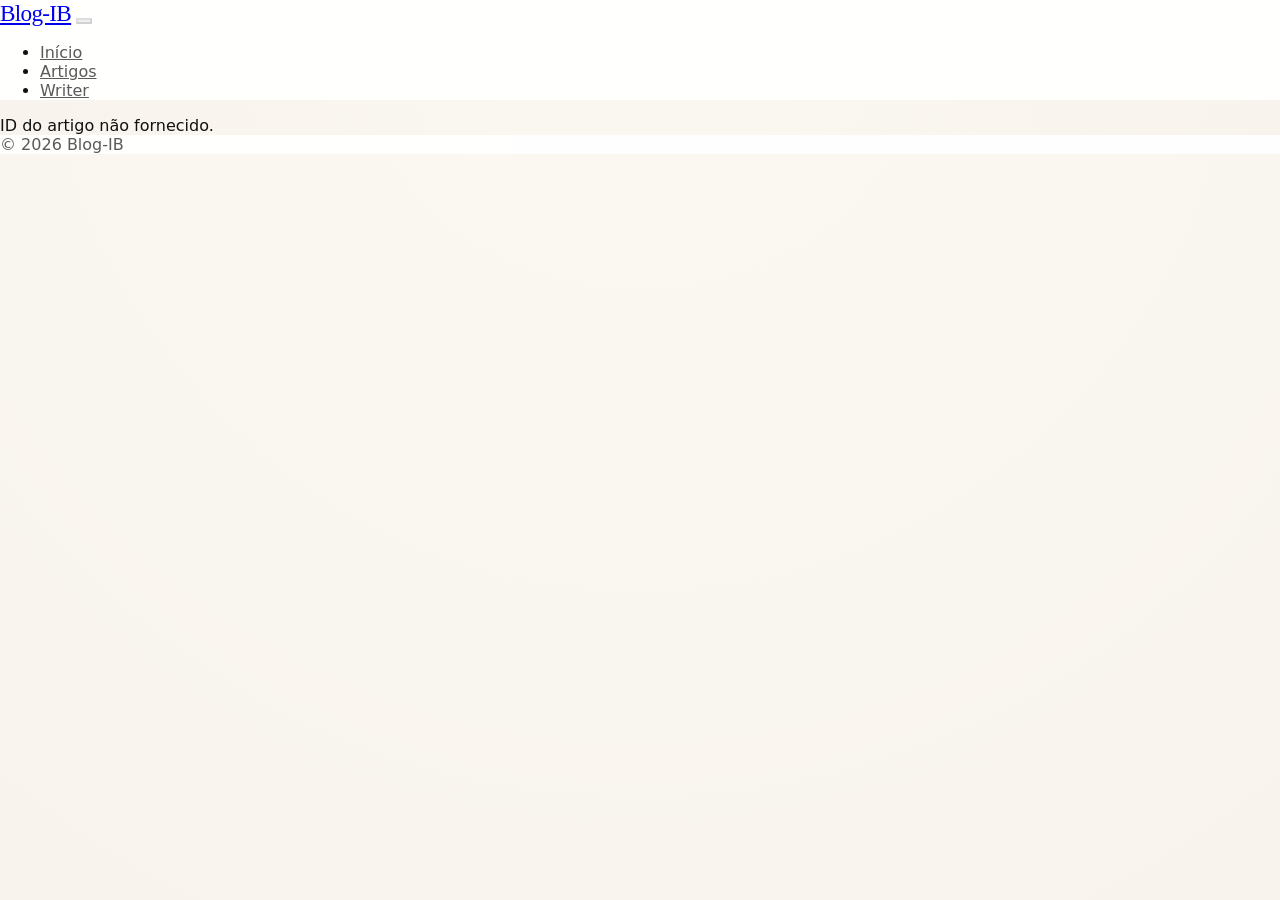
==== front-end/index.html @ 11ddec03 "fazer o blog" ====
﻿<!doctype html>
<html lang="pt">
<head>
    <meta charset="utf-8">
    <meta http-equiv="refresh" content="0; URL=pages/article.html">
    <title>Redirecionando...</title>
</head>
<body>
    <p>Se não for redirecionado, <a href="pages/article.html">clique aqui</a>.</p>
</body>
</html>
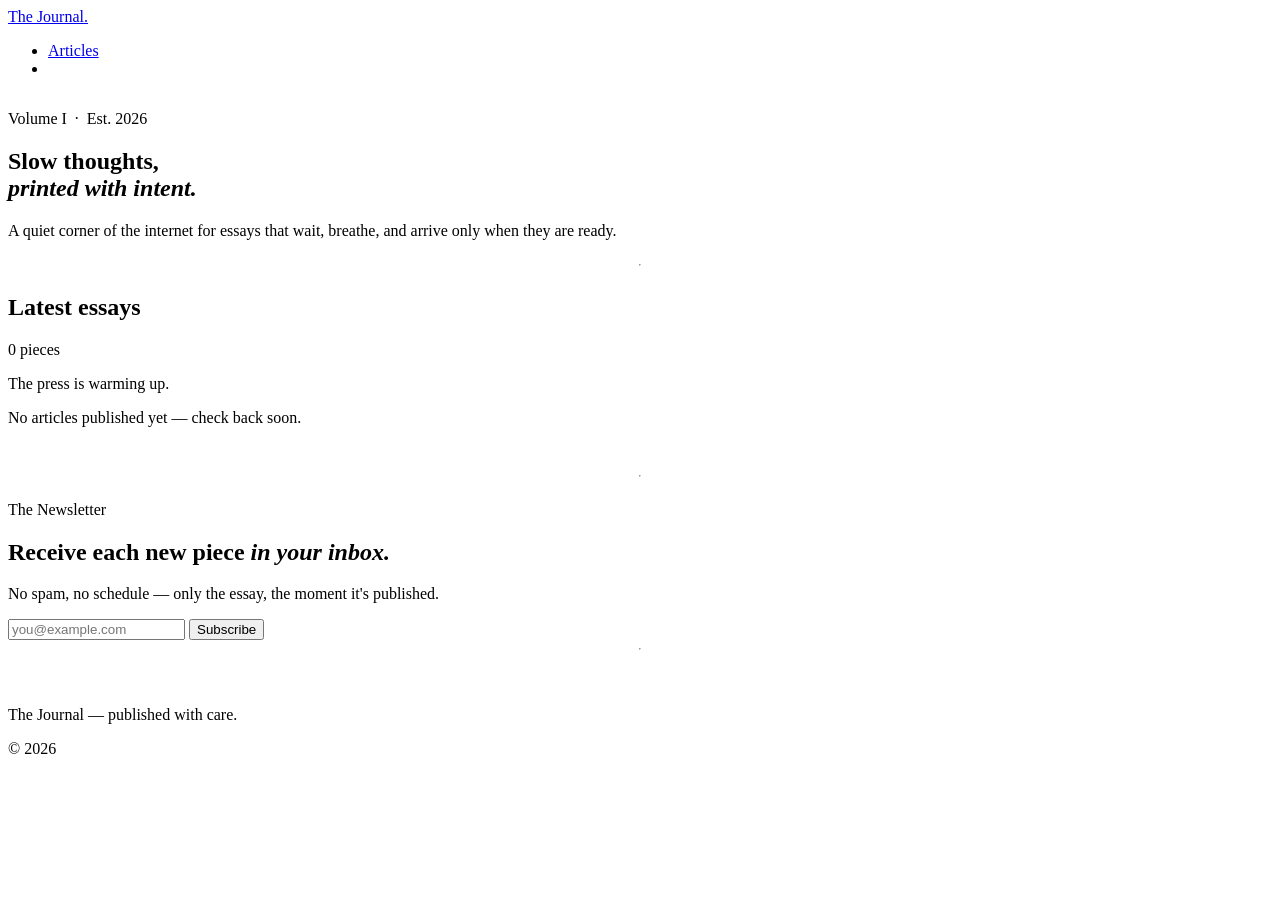
==== commit fb1f6ad9: "criar as pages html" ====
--- a/front-end/index.html
+++ b/front-end/index.html
@@ -1,11 +1,99 @@
-﻿<!doctype html>
+﻿<!DOCTYPE html>
 <html lang="pt">
+
 <head>
-    <meta charset="utf-8">
-    <meta http-equiv="refresh" content="0; URL=pages/article.html">
-    <title>Redirecionando...</title>
+    <meta charset="UTF-8">
+    <meta name="viewport" content="width=device-width, initial-scale=1.0">
+    <title>The Journal.</title>
+    <link rel="stylesheet" href="../css/styles.css">
 </head>
+
 <body>
-    <p>Se não for redirecionado, <a href="pages/article.html">clique aqui</a>.</p>
+
+    <div style="display: flex; flex-direction: column; min-height: 100vh;">
+
+        <nav>
+            <a class="logo" href="index.html">The Journal<span>.</span></a>
+            <ul class="nav-links">
+                <li><a href="articles.html">Articles</a></li>
+                <li id="nav-admin"></li>
+            </ul>
+        </nav>
+
+        <section class="hero">
+            <p class="hero-kicker">Volume I &nbsp;·&nbsp; Est. 2026</p>
+            <h1 class="hero-title">Slow thoughts,<br><em>printed with intent.</em></h1>
+            <p class="hero-sub">A quiet corner of the internet for essays that wait, breathe, and arrive only when they
+                are ready.</p>
+        </section>
+
+        <hr class="divider">
+
+        <section class="essays-section">
+            <div class="essays-header">
+                <h2>Latest essays</h2>
+                <span class="essays-count" id="home-count">0 pieces</span>
+            </div>
+            <div id="home-articles-list">
+                <div class="empty-state">
+                    <p>The press is warming up.</p>
+                    <p>No articles published yet — check back soon.</p>
+                </div>
+            </div>
+        </section>
+
+        <hr class="divider" style="margin-top: 2rem;">
+
+        <section class="newsletter-section">
+            <p class="newsletter-kicker">The Newsletter</p>
+            <h2 class="newsletter-title">Receive each new piece <em>in your inbox.</em></h2>
+            <p class="newsletter-sub">No spam, no schedule — only the essay, the moment it's published.</p>
+            <div class="newsletter-form">
+                <input type="email" placeholder="you@example.com" id="nl-email">
+                <button class="btn-subscribe" onclick="subscribe()">Subscribe</button>
+            </div>
+        </section>
+
+        <hr class="divider">
+        <div style="height: 2rem;"></div>
+
+        <footer>
+            <p>The Journal — published with care.</p>
+            <span>© 2026</span>
+        </footer>
+
+    </div>
+
+    <div class="toast" id="toast"></div>
+    <script src="../js/app.js"></script>
+    <script>
+        // Admin nav link
+        const navAdmin = document.getElementById('nav-admin');
+        if (isAdmin()) {
+            navAdmin.innerHTML = '<a href="admin-write.html">Write</a>';
+        } else {
+            navAdmin.innerHTML = '<a href="admin-login.html">Write</a>';
+        }
+
+        // Newsletter
+        function subscribe() {
+            const email = document.getElementById('nl-email').value.trim();
+            if (!email || !email.includes('@')) { showToast('Insere um email válido.'); return; }
+            document.getElementById('nl-email').value = '';
+            showToast('Subscrito. Bem-vindo ao Journal.');
+        }
+
+        // Render latest 3 articles
+        const articles = getArticles();
+        const countEl = document.getElementById('home-count');
+        const listEl = document.getElementById('home-articles-list');
+
+        countEl.textContent = articles.length === 1 ? '1 piece' : `${articles.length} pieces`;
+        if (articles.length > 0) {
+            listEl.innerHTML = articles.slice(0, 3).map((a, i) => articleCardHTML(a, i)).join('');
+        }
+    </script>
+
 </body>
-</html>
+
+</html>
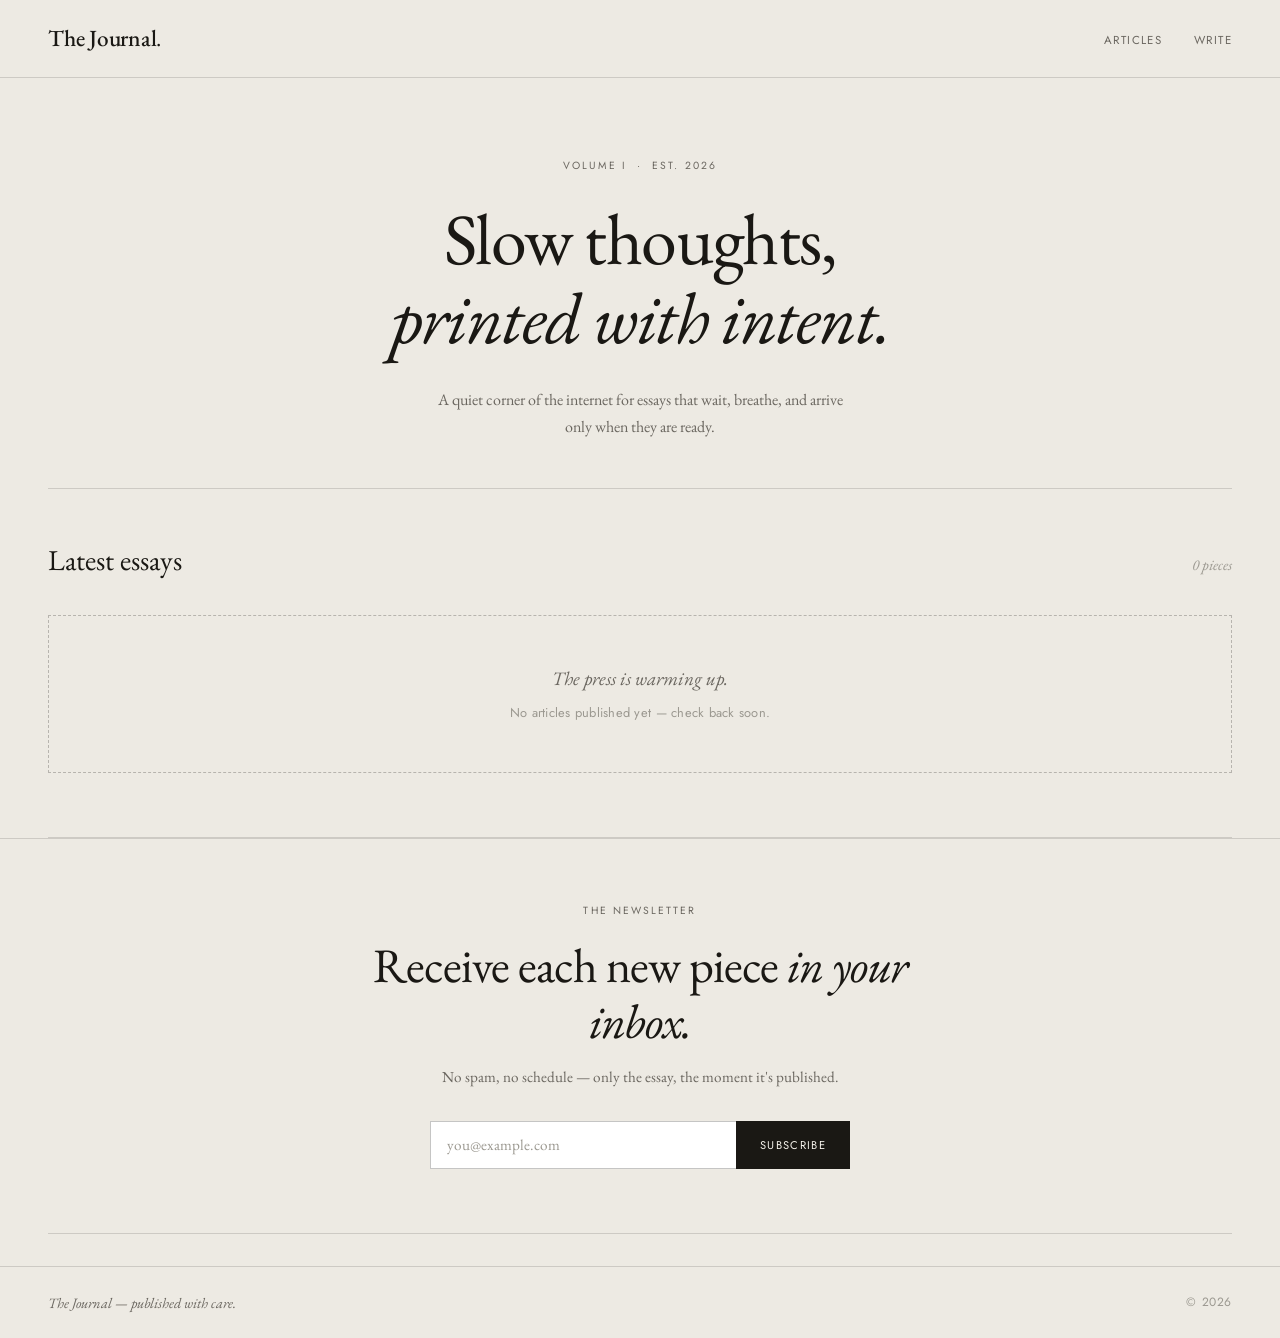
==== commit ee18bf62: "fix: corrigir paths de CSS e JS e links de navegacao no index.html" ====
--- a/front-end/index.html
+++ b/front-end/index.html
@@ -5,7 +5,7 @@
     <meta charset="UTF-8">
     <meta name="viewport" content="width=device-width, initial-scale=1.0">
     <title>The Journal.</title>
-    <link rel="stylesheet" href="../css/styles.css">
+    <link rel="stylesheet" href="css/styles.css">
 </head>
 
 <body>
@@ -15,8 +15,8 @@
         <nav>
             <a class="logo" href="index.html">The Journal<span>.</span></a>
             <ul class="nav-links">
-                <li><a href="articles.html">Articles</a></li>
-                <li id="nav-admin"></li>
+                <li><a href="pages/articles.html">Articles</a></li>
+                <li id="nav-write"></li>
             </ul>
         </nav>
 
@@ -65,14 +65,14 @@
     </div>
 
     <div class="toast" id="toast"></div>
-    <script src="../js/app.js"></script>
+    <script src="js/app.js"></script>
     <script>
-        // Admin nav link
-        const navAdmin = document.getElementById('nav-admin');
+        // Write nav link
+        const navWrite = document.getElementById('nav-write');
         if (isAdmin()) {
-            navAdmin.innerHTML = '<a href="admin-write.html">Write</a>';
+            navWrite.innerHTML = '<a href="pages/admin-write.html">Write</a>';
         } else {
-            navAdmin.innerHTML = '<a href="admin-login.html">Write</a>';
+            navWrite.innerHTML = '<a href="pages/admin-login.html">Write</a>';
         }
 
         // Newsletter
@@ -90,7 +90,7 @@
 
         countEl.textContent = articles.length === 1 ? '1 piece' : `${articles.length} pieces`;
         if (articles.length > 0) {
-            listEl.innerHTML = articles.slice(0, 3).map((a, i) => articleCardHTML(a, i)).join('');
+            listEl.innerHTML = articles.slice(0, 3).map((a, i) => articleCardHTML(a, i, 'pages/')).join('');
         }
     </script>
 
--- a/front-end/css/styles.css
+++ b/front-end/css/styles.css
@@ -0,0 +1,875 @@
+﻿@import url('https://fonts.googleapis.com/css2?family=EB+Garamond:ital,wght@0,400;0,500;0,600;1,400;1,500;1,600&family=Jost:wght@300;400;500&display=swap');
+
+*, *::before, *::after {
+  box-sizing: border-box;
+  margin: 0;
+  padding: 0;
+}
+
+:root {
+  --bg: #edeae3;
+  --bg-card: #e8e4dc;
+  --text: #1a1814;
+  --text-muted: #6b6760;
+  --text-hint: #9b9890;
+  --border: rgba(26,24,20,0.15);
+  --border-strong: rgba(26,24,20,0.25);
+  --black: #1a1814;
+  --serif: 'EB Garamond', Georgia, serif;
+  --sans: 'Jost', sans-serif;
+}
+
+html {
+  scroll-behavior: smooth;
+}
+
+body {
+  background: var(--bg);
+  color: var(--text);
+  font-family: var(--serif);
+  font-size: 17px;
+  line-height: 1.6;
+  min-height: 100vh;
+}
+
+/* ── Pages ── */
+.page {
+  display: none;
+  min-height: 100vh;
+  flex-direction: column;
+}
+.page.active {
+  display: flex;
+}
+
+/* ── Nav ── */
+nav {
+  display: flex;
+  align-items: center;
+  justify-content: space-between;
+  padding: 1.25rem 3rem;
+  border-bottom: 0.5px solid var(--border);
+}
+
+.logo {
+  font-family: var(--serif);
+  font-size: 1.45rem;
+  font-weight: 500;
+  letter-spacing: -0.01em;
+  cursor: pointer;
+  color: var(--text);
+  text-decoration: none;
+}
+.logo span {
+  font-weight: 400;
+}
+
+.nav-links {
+  display: flex;
+  gap: 2rem;
+  list-style: none;
+}
+
+.nav-links a {
+  font-family: var(--sans);
+  font-size: 0.72rem;
+  letter-spacing: 0.12em;
+  font-weight: 400;
+  text-transform: uppercase;
+  color: var(--text-muted);
+  text-decoration: none;
+  cursor: pointer;
+  transition: color 0.2s;
+}
+.nav-links a:hover {
+  color: var(--text);
+}
+
+/* ── Hero ── */
+.hero {
+  flex: 1;
+  display: flex;
+  flex-direction: column;
+  align-items: center;
+  justify-content: center;
+  text-align: center;
+  padding: 5rem 2rem 3rem;
+}
+
+.hero-kicker {
+  font-family: var(--sans);
+  font-size: 0.65rem;
+  letter-spacing: 0.2em;
+  font-weight: 400;
+  color: var(--text-muted);
+  text-transform: uppercase;
+  margin-bottom: 1.5rem;
+}
+
+.hero-title {
+  font-family: var(--serif);
+  font-size: clamp(2.8rem, 6vw, 4.5rem);
+  font-weight: 400;
+  line-height: 1.1;
+  letter-spacing: -0.02em;
+  max-width: 700px;
+}
+
+.hero-title em {
+  font-style: italic;
+  font-weight: 400;
+}
+
+.hero-sub {
+  margin-top: 1.8rem;
+  font-size: 1rem;
+  color: var(--text-muted);
+  max-width: 420px;
+  line-height: 1.7;
+  font-family: var(--serif);
+}
+
+/* ── Divider ── */
+.divider {
+  border: none;
+  border-top: 0.5px solid var(--border);
+  margin: 0 3rem;
+}
+
+/* ── Essays section ── */
+.essays-section {
+  padding: 3rem 3rem 2rem;
+}
+
+.essays-header {
+  display: flex;
+  align-items: baseline;
+  justify-content: space-between;
+  margin-bottom: 2rem;
+}
+
+.essays-header h2 {
+  font-family: var(--serif);
+  font-size: 1.8rem;
+  font-weight: 400;
+}
+
+.essays-count {
+  font-family: var(--serif);
+  font-style: italic;
+  font-size: 0.95rem;
+  color: var(--text-hint);
+}
+
+/* Empty state */
+.empty-state {
+  border: 1px dashed var(--border-strong);
+  padding: 3rem 2rem;
+  text-align: center;
+}
+
+.empty-state p:first-child {
+  font-style: italic;
+  font-size: 1.2rem;
+  color: var(--text-muted);
+  margin-bottom: 0.5rem;
+}
+
+.empty-state p:last-child {
+  font-family: var(--sans);
+  font-size: 0.8rem;
+  color: var(--text-hint);
+  letter-spacing: 0.02em;
+}
+
+/* Article cards */
+.article-card {
+  border-top: 0.5px solid var(--border);
+  padding: 1.75rem 0;
+  cursor: pointer;
+  transition: opacity 0.2s;
+}
+.article-card:hover {
+  opacity: 0.7;
+}
+.article-card:last-child {
+  border-bottom: 0.5px solid var(--border);
+}
+
+.article-meta {
+  display: flex;
+  align-items: center;
+  gap: 1rem;
+  margin-bottom: 0.6rem;
+}
+
+.article-date {
+  font-family: var(--sans);
+  font-size: 0.7rem;
+  letter-spacing: 0.1em;
+  color: var(--text-hint);
+  text-transform: uppercase;
+}
+
+.article-tag {
+  font-family: var(--sans);
+  font-size: 0.65rem;
+  letter-spacing: 0.08em;
+  color: var(--text-hint);
+  text-transform: uppercase;
+  border: 0.5px solid var(--border-strong);
+  padding: 2px 8px;
+}
+
+.article-title {
+  font-family: var(--serif);
+  font-size: 1.5rem;
+  font-weight: 400;
+  letter-spacing: -0.01em;
+  line-height: 1.2;
+  margin-bottom: 0.5rem;
+}
+
+.article-excerpt {
+  font-size: 0.95rem;
+  color: var(--text-muted);
+  line-height: 1.6;
+  max-width: 600px;
+}
+
+/* ── Newsletter ── */
+.newsletter-section {
+  padding: 4rem 3rem;
+  text-align: center;
+  border-top: 0.5px solid var(--border);
+}
+
+.newsletter-kicker {
+  font-family: var(--sans);
+  font-size: 0.65rem;
+  letter-spacing: 0.2em;
+  font-weight: 400;
+  color: var(--text-muted);
+  text-transform: uppercase;
+  margin-bottom: 1.2rem;
+}
+
+.newsletter-title {
+  font-family: var(--serif);
+  font-size: clamp(2rem, 4vw, 3rem);
+  font-weight: 400;
+  line-height: 1.15;
+  letter-spacing: -0.02em;
+  max-width: 600px;
+  margin: 0 auto 1rem;
+}
+
+.newsletter-title em {
+  font-style: italic;
+}
+
+.newsletter-sub {
+  font-size: 0.95rem;
+  color: var(--text-muted);
+  margin-bottom: 2rem;
+}
+
+.newsletter-form {
+  display: flex;
+  gap: 0;
+  max-width: 420px;
+  margin: 0 auto;
+}
+
+.newsletter-form input {
+  flex: 1;
+  padding: 0.8rem 1rem;
+  font-family: var(--serif);
+  font-size: 0.95rem;
+  background: #fff;
+  border: 0.5px solid var(--border-strong);
+  border-right: none;
+  color: var(--text);
+  outline: none;
+}
+.newsletter-form input::placeholder {
+  color: var(--text-hint);
+}
+.newsletter-form input:focus {
+  border-color: var(--text);
+}
+
+.btn-subscribe {
+  padding: 0.8rem 1.5rem;
+  background: var(--black);
+  color: #f5f2eb;
+  font-family: var(--sans);
+  font-size: 0.7rem;
+  letter-spacing: 0.12em;
+  text-transform: uppercase;
+  font-weight: 400;
+  border: none;
+  cursor: pointer;
+  transition: opacity 0.2s;
+}
+.btn-subscribe:hover {
+  opacity: 0.85;
+}
+
+/* ── Footer ── */
+footer {
+  border-top: 0.5px solid var(--border);
+  padding: 1.5rem 3rem;
+  display: flex;
+  align-items: center;
+  justify-content: space-between;
+}
+
+footer p {
+  font-family: var(--serif);
+  font-style: italic;
+  font-size: 0.9rem;
+  color: var(--text-muted);
+}
+
+footer span {
+  font-family: var(--sans);
+  font-size: 0.75rem;
+  color: var(--text-hint);
+  letter-spacing: 0.05em;
+}
+
+/* ── Page header ── */
+.page-header {
+  padding: 3rem 3rem 0;
+}
+
+.page-header h1 {
+  font-family: var(--serif);
+  font-size: 2.5rem;
+  font-weight: 400;
+  letter-spacing: -0.02em;
+}
+
+/* ── Article read page ── */
+.article-page {
+  max-width: 680px;
+  margin: 0 auto;
+  padding: 3rem 2rem 5rem;
+  flex: 1;
+}
+
+.back-link {
+  font-family: var(--sans);
+  font-size: 0.75rem;
+  letter-spacing: 0.08em;
+  color: var(--text-muted);
+  text-decoration: none;
+  cursor: pointer;
+  display: inline-block;
+  margin-bottom: 2.5rem;
+  transition: color 0.2s;
+}
+.back-link:hover {
+  color: var(--text);
+}
+
+.article-page-kicker {
+  font-family: var(--sans);
+  font-size: 0.65rem;
+  letter-spacing: 0.18em;
+  color: var(--text-hint);
+  text-transform: uppercase;
+  margin-bottom: 1rem;
+}
+
+.article-page h1 {
+  font-family: var(--serif);
+  font-size: clamp(2rem, 4vw, 3rem);
+  font-weight: 400;
+  line-height: 1.1;
+  letter-spacing: -0.02em;
+  margin-bottom: 1.5rem;
+}
+
+.article-page-meta {
+  display: flex;
+  align-items: center;
+  gap: 1.5rem;
+  padding-bottom: 2rem;
+  border-bottom: 0.5px solid var(--border);
+  margin-bottom: 2.5rem;
+}
+
+.article-page-meta span {
+  font-family: var(--sans);
+  font-size: 0.72rem;
+  letter-spacing: 0.1em;
+  color: var(--text-hint);
+  text-transform: uppercase;
+}
+
+.article-body p {
+  margin-bottom: 1.5rem;
+  font-size: 1.05rem;
+  line-height: 1.75;
+  color: var(--text);
+}
+
+.article-body p.lead {
+  font-size: 1.2rem;
+  line-height: 1.65;
+}
+
+.article-body blockquote {
+  border-left: 2px solid var(--text-muted);
+  margin: 2rem 0;
+  padding-left: 1.5rem;
+  font-style: italic;
+  font-size: 1.15rem;
+  color: var(--text-muted);
+  line-height: 1.6;
+}
+
+/* ── Auth page ── */
+.auth-page {
+  flex: 1;
+  display: flex;
+  flex-direction: column;
+  align-items: center;
+  justify-content: center;
+  padding: 3rem 2rem;
+}
+
+.auth-box {
+  width: 100%;
+  max-width: 480px;
+  text-align: center;
+}
+
+.auth-box h1 {
+  font-family: var(--serif);
+  font-size: 2.5rem;
+  font-weight: 400;
+  letter-spacing: -0.02em;
+  margin-bottom: 0.5rem;
+}
+
+.auth-box .auth-sub {
+  font-style: italic;
+  font-size: 1rem;
+  color: var(--text-muted);
+  margin-bottom: 2.5rem;
+}
+
+.auth-field {
+  width: 100%;
+  padding: 0.9rem 1rem;
+  font-family: var(--serif);
+  font-size: 1rem;
+  background: #fff;
+  border: 0.5px solid var(--border-strong);
+  color: var(--text);
+  outline: none;
+  display: block;
+  margin-bottom: 0.75rem;
+  transition: border-color 0.2s;
+}
+.auth-field::placeholder {
+  color: var(--text-hint);
+}
+.auth-field:focus {
+  border-color: var(--text);
+}
+
+.btn-auth {
+  width: 100%;
+  padding: 0.9rem;
+  background: var(--black);
+  color: #f5f2eb;
+  font-family: var(--sans);
+  font-size: 0.72rem;
+  letter-spacing: 0.15em;
+  text-transform: uppercase;
+  font-weight: 400;
+  border: none;
+  cursor: pointer;
+  margin-top: 0.25rem;
+  transition: opacity 0.2s;
+}
+.btn-auth:hover {
+  opacity: 0.85;
+}
+
+.auth-footer {
+  margin-top: 1.5rem;
+  font-family: var(--sans);
+  font-size: 0.78rem;
+  color: var(--text-hint);
+}
+
+.auth-footer a {
+  color: var(--text-muted);
+  text-decoration: underline;
+  cursor: pointer;
+}
+.auth-footer a:hover {
+  color: var(--text);
+}
+
+.auth-signup {
+  margin-top: 1.25rem;
+  font-family: var(--sans);
+  font-size: 0.78rem;
+  color: var(--text-hint);
+  letter-spacing: 0.01em;
+}
+
+.auth-signup a {
+  color: var(--text-muted);
+  text-decoration: underline;
+  cursor: pointer;
+}
+.auth-signup a:hover {
+  color: var(--text);
+}
+
+.back-to-journal {
+  display: block;
+  margin-top: 1.2rem;
+  font-family: var(--sans);
+  font-size: 0.75rem;
+  letter-spacing: 0.06em;
+  color: var(--text-hint);
+  cursor: pointer;
+  text-decoration: none;
+  transition: color 0.2s;
+}
+.back-to-journal:hover {
+  color: var(--text-muted);
+}
+
+/* ── Write page ── */
+.write-page {
+  flex: 1;
+  display: flex;
+  flex-direction: column;
+  padding: 3rem;
+  max-width: 760px;
+  width: 100%;
+  margin: 0 auto;
+}
+
+.write-toolbar {
+  display: flex;
+  align-items: center;
+  justify-content: space-between;
+  margin-bottom: 2rem;
+  padding-bottom: 1.5rem;
+  border-bottom: 0.5px solid var(--border);
+}
+
+.write-toolbar span {
+  font-family: var(--sans);
+  font-size: 0.7rem;
+  letter-spacing: 0.12em;
+  text-transform: uppercase;
+  color: var(--text-hint);
+}
+
+.write-actions {
+  display: flex;
+  gap: 0.75rem;
+}
+
+.btn-outline {
+  padding: 0.5rem 1.1rem;
+  background: transparent;
+  color: var(--text-muted);
+  font-family: var(--sans);
+  font-size: 0.7rem;
+  letter-spacing: 0.1em;
+  text-transform: uppercase;
+  border: 0.5px solid var(--border-strong);
+  cursor: pointer;
+  transition: all 0.2s;
+}
+.btn-outline:hover {
+  background: rgba(26,24,20,0.05);
+  color: var(--text);
+}
+
+.btn-publish {
+  padding: 0.5rem 1.1rem;
+  background: var(--black);
+  color: #f5f2eb;
+  font-family: var(--sans);
+  font-size: 0.7rem;
+  letter-spacing: 0.1em;
+  text-transform: uppercase;
+  border: none;
+  cursor: pointer;
+  transition: opacity 0.2s;
+}
+.btn-publish:hover {
+  opacity: 0.85;
+}
+
+.write-title-input {
+  font-family: var(--serif);
+  font-size: 2.8rem;
+  font-weight: 400;
+  letter-spacing: -0.02em;
+  line-height: 1.1;
+  color: var(--text);
+  background: transparent;
+  border: none;
+  outline: none;
+  width: 100%;
+  margin-bottom: 1.5rem;
+  resize: none;
+}
+.write-title-input::placeholder {
+  color: var(--text-hint);
+}
+
+.write-tag-input {
+  font-family: var(--sans);
+  font-size: 0.7rem;
+  letter-spacing: 0.12em;
+  text-transform: uppercase;
+  color: var(--text-muted);
+  background: transparent;
+  border: none;
+  border-bottom: 0.5px solid var(--border);
+  outline: none;
+  width: 100%;
+  padding: 0.4rem 0;
+  margin-bottom: 2rem;
+}
+.write-tag-input::placeholder {
+  color: var(--text-hint);
+}
+
+.write-body-input {
+  font-family: var(--serif);
+  font-size: 1.1rem;
+  line-height: 1.8;
+  color: var(--text);
+  background: transparent;
+  border: none;
+  outline: none;
+  width: 100%;
+  flex: 1;
+  min-height: 400px;
+  resize: none;
+}
+.write-body-input::placeholder {
+  color: var(--text-hint);
+}
+
+/* ── Toast ── */
+.toast {
+  position: fixed;
+  bottom: 2rem;
+  left: 50%;
+  transform: translateX(-50%) translateY(4rem);
+  background: var(--black);
+  color: #f5f2eb;
+  font-family: var(--sans);
+  font-size: 0.75rem;
+  letter-spacing: 0.08em;
+  padding: 0.75rem 1.5rem;
+  opacity: 0;
+  transition: all 0.3s;
+  pointer-events: none;
+  z-index: 100;
+}
+.toast.show {
+  opacity: 1;
+  transform: translateX(-50%) translateY(0);
+}
+
+/* ── Flash messages ── */
+.flash {
+  padding: 0.85rem 3rem;
+  font-family: var(--sans);
+  font-size: 0.78rem;
+  letter-spacing: 0.04em;
+}
+.flash-success {
+  background: #edf7f0;
+  color: #2d6a4f;
+  border-bottom: 0.5px solid rgba(45,106,79,0.25);
+}
+.flash-danger {
+  background: #fdf0f0;
+  color: #9b1c1c;
+  border-bottom: 0.5px solid rgba(155,28,28,0.25);
+}
+.flash-warning {
+  background: #fdf8ee;
+  color: #7a5c1e;
+  border-bottom: 0.5px solid rgba(122,92,30,0.25);
+}
+
+/* ── Admin panel ── */
+.admin-section {
+  padding: 3rem;
+  flex: 1;
+}
+
+.admin-toolbar {
+  display: flex;
+  align-items: center;
+  justify-content: space-between;
+  margin-bottom: 2.5rem;
+  padding-bottom: 1.5rem;
+  border-bottom: 0.5px solid var(--border);
+}
+
+.admin-article-row {
+  display: flex;
+  align-items: center;
+  justify-content: space-between;
+  padding: 1.25rem 0;
+  border-top: 0.5px solid var(--border);
+  gap: 1rem;
+}
+.admin-article-row:last-child {
+  border-bottom: 0.5px solid var(--border);
+}
+
+.admin-article-title {
+  font-family: var(--serif);
+  font-size: 1.1rem;
+  font-weight: 400;
+  margin-bottom: 0.3rem;
+}
+
+.admin-article-meta {
+  font-family: var(--sans);
+  font-size: 0.68rem;
+  letter-spacing: 0.08em;
+  color: var(--text-hint);
+  text-transform: uppercase;
+  display: flex;
+  align-items: center;
+  gap: 0.5rem;
+}
+
+.status-badge {
+  font-family: var(--sans);
+  font-size: 0.6rem;
+  letter-spacing: 0.1em;
+  text-transform: uppercase;
+  padding: 2px 7px;
+  border: 0.5px solid;
+  border-radius: 0;
+}
+.status-badge-draft {
+  color: var(--text-hint);
+  border-color: var(--border-strong);
+}
+.status-badge-published {
+  color: #2d6a4f;
+  border-color: rgba(45,106,79,0.4);
+  background: rgba(45,106,79,0.06);
+}
+
+.admin-actions {
+  display: flex;
+  gap: 0.5rem;
+  flex-shrink: 0;
+}
+
+.btn-sm {
+  padding: 0.35rem 0.85rem;
+  font-family: var(--sans);
+  font-size: 0.65rem;
+  letter-spacing: 0.08em;
+  text-transform: uppercase;
+  cursor: pointer;
+  border: 0.5px solid var(--border-strong);
+  background: transparent;
+  color: var(--text-muted);
+  transition: all 0.2s;
+  text-decoration: none;
+  display: inline-block;
+}
+.btn-sm:hover {
+  background: rgba(26,24,20,0.05);
+  color: var(--text);
+}
+.btn-sm-danger {
+  border-color: rgba(155,28,28,0.3);
+  color: #9b1c1c;
+}
+.btn-sm-danger:hover {
+  background: rgba(155,28,28,0.05);
+}
+.btn-sm-primary {
+  background: var(--black);
+  color: #f5f2eb;
+  border-color: var(--black);
+}
+.btn-sm-primary:hover {
+  opacity: 0.85;
+}
+
+/* ── Write excerpt ── */
+.write-excerpt-input {
+  font-family: var(--serif);
+  font-size: 1rem;
+  line-height: 1.65;
+  color: var(--text-muted);
+  background: transparent;
+  border: none;
+  border-bottom: 0.5px solid var(--border);
+  outline: none;
+  width: 100%;
+  padding: 0.4rem 0;
+  margin-bottom: 1.75rem;
+  resize: none;
+  min-height: 56px;
+}
+.write-excerpt-input::placeholder {
+  color: var(--text-hint);
+}
+
+/* ── Responsive ── */
+@media (max-width: 640px) {
+  nav {
+    padding: 1rem 1.5rem;
+  }
+  .hero {
+    padding: 3rem 1.5rem 2rem;
+  }
+  .divider,
+  .essays-section,
+  .newsletter-section {
+    padding-left: 1.5rem;
+    padding-right: 1.5rem;
+  }
+  .divider {
+    margin: 0 1.5rem;
+  }
+  footer {
+    padding: 1.2rem 1.5rem;
+    flex-direction: column;
+    gap: 0.5rem;
+  }
+  .newsletter-form {
+    flex-direction: column;
+  }
+  .newsletter-form input {
+    border-right: 0.5px solid var(--border-strong);
+    border-bottom: none;
+  }
+  .write-page {
+    padding: 1.5rem;
+  }
+  .write-title-input {
+    font-size: 2rem;
+  }
+}
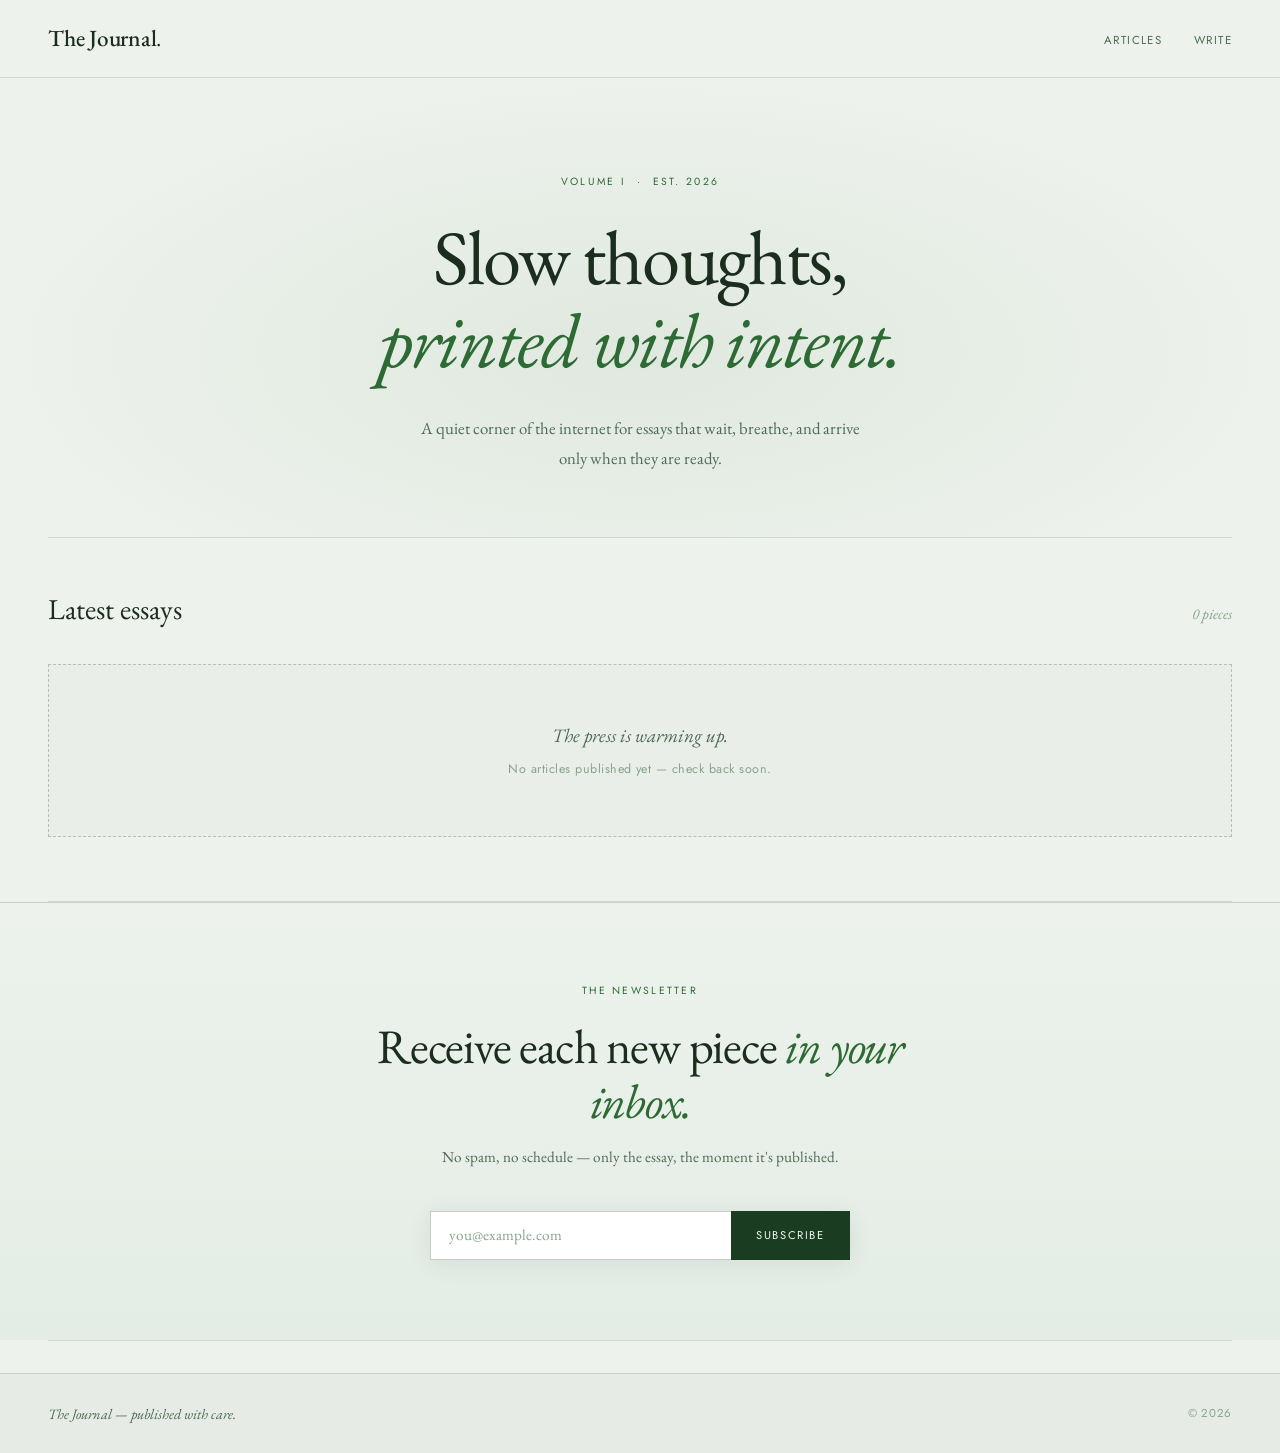
==== commit 7c904388: "feat: conectar pagina inicial ao backend via API com fallback" ====
--- a/front-end/index.html
+++ b/front-end/index.html
@@ -1,4 +1,4 @@
-﻿<!DOCTYPE html>
+<!DOCTYPE html>
 <html lang="pt">
 
 <head>
@@ -23,8 +23,7 @@
         <section class="hero">
             <p class="hero-kicker">Volume I &nbsp;·&nbsp; Est. 2026</p>
             <h1 class="hero-title">Slow thoughts,<br><em>printed with intent.</em></h1>
-            <p class="hero-sub">A quiet corner of the internet for essays that wait, breathe, and arrive only when they
-                are ready.</p>
+            <p class="hero-sub">A quiet corner of the internet for essays that wait, breathe, and arrive only when they are ready.</p>
         </section>
 
         <hr class="divider">
@@ -32,13 +31,10 @@
         <section class="essays-section">
             <div class="essays-header">
                 <h2>Latest essays</h2>
-                <span class="essays-count" id="home-count">0 pieces</span>
+                <span class="essays-count" id="home-count"></span>
             </div>
             <div id="home-articles-list">
-                <div class="empty-state">
-                    <p>The press is warming up.</p>
-                    <p>No articles published yet — check back soon.</p>
-                </div>
+                <div class="loading-state"><p>A carregar…</p></div>
             </div>
         </section>
 
@@ -67,7 +63,7 @@
     <div class="toast" id="toast"></div>
     <script src="js/app.js"></script>
     <script>
-        // Write nav link
+        // Nav write link
         const navWrite = document.getElementById('nav-write');
         if (isAdmin()) {
             navWrite.innerHTML = '<a href="pages/admin-write.html">Write</a>';
@@ -83,17 +79,27 @@
             showToast('Subscrito. Bem-vindo ao Journal.');
         }
 
-        // Render latest 3 articles
-        const articles = getArticles();
+        // Carregar artigos (API primeiro, depois localStorage)
         const countEl = document.getElementById('home-count');
-        const listEl = document.getElementById('home-articles-list');
+        const listEl  = document.getElementById('home-articles-list');
 
-        countEl.textContent = articles.length === 1 ? '1 piece' : `${articles.length} pieces`;
-        if (articles.length > 0) {
-            listEl.innerHTML = articles.slice(0, 3).map((a, i) => articleCardHTML(a, i, 'pages/')).join('');
+        const emptyHTML = `<div class="empty-state">
+            <p>The press is warming up.</p>
+            <p>No articles published yet — check back soon.</p>
+        </div>`;
+
+        function renderArticles(articles, isApi) {
+            countEl.textContent = articles.length === 1 ? '1 piece' : `${articles.length} pieces`;
+            if (articles.length === 0) { listEl.innerHTML = emptyHTML; return; }
+            const base = isApi ? '' : 'pages/';
+            listEl.innerHTML = articles.slice(0, 3).map((a, i) => articleCardHTML(a, i, base)).join('');
         }
+
+        apiGetArticles()
+            .then(articles => renderArticles(articles, true))
+            .catch(() => renderArticles(getArticles(), false));
     </script>
 
 </body>
 
-</html>+</html>
--- a/front-end/css/styles.css
+++ b/front-end/css/styles.css
@@ -1,4 +1,4 @@
-﻿@import url('https://fonts.googleapis.com/css2?family=EB+Garamond:ital,wght@0,400;0,500;0,600;1,400;1,500;1,600&family=Jost:wght@300;400;500&display=swap');
+@import url('https://fonts.googleapis.com/css2?family=EB+Garamond:ital,wght@0,400;0,500;0,600;1,400;1,500;1,600&family=Jost:wght@300;400;500&display=swap');
 
 *, *::before, *::after {
   box-sizing: border-box;
@@ -7,20 +7,28 @@
 }
 
 :root {
-  --bg: #edeae3;
-  --bg-card: #e8e4dc;
-  --text: #1a1814;
-  --text-muted: #6b6760;
-  --text-hint: #9b9890;
-  --border: rgba(26,24,20,0.15);
-  --border-strong: rgba(26,24,20,0.25);
-  --black: #1a1814;
+  --bg:           #edf2ec;
+  --bg-card:      #e3ede5;
+  --bg-hover:     rgba(46,110,55,0.05);
+  --text:         #1b2d1d;
+  --text-muted:   #4e6b53;
+  --text-hint:    #88a38d;
+  --border:       rgba(27,45,29,0.13);
+  --border-strong:rgba(27,45,29,0.24);
+  --green-deep:   #1a3d21;
+  --green-mid:    #2d6a34;
+  --green-light:  #d6e9d8;
   --serif: 'EB Garamond', Georgia, serif;
-  --sans: 'Jost', sans-serif;
+  --sans:  'Jost', sans-serif;
 }
 
 html {
   scroll-behavior: smooth;
+}
+
+::selection {
+  background: var(--green-light);
+  color: var(--green-deep);
 }
 
 body {
@@ -32,22 +40,23 @@
   min-height: 100vh;
 }
 
-/* ── Pages ── */
-.page {
-  display: none;
-  min-height: 100vh;
-  flex-direction: column;
-}
-.page.active {
-  display: flex;
+:focus-visible {
+  outline: 2px solid var(--green-mid);
+  outline-offset: 3px;
 }
 
 /* ── Nav ── */
 nav {
+  position: sticky;
+  top: 0;
+  z-index: 50;
   display: flex;
   align-items: center;
   justify-content: space-between;
   padding: 1.25rem 3rem;
+  background: rgba(237, 242, 236, 0.88);
+  backdrop-filter: blur(14px);
+  -webkit-backdrop-filter: blur(14px);
   border-bottom: 0.5px solid var(--border);
 }
 
@@ -56,13 +65,13 @@
   font-size: 1.45rem;
   font-weight: 500;
   letter-spacing: -0.01em;
-  cursor: pointer;
   color: var(--text);
   text-decoration: none;
-}
-.logo span {
-  font-weight: 400;
-}
+  cursor: pointer;
+  transition: color 0.2s;
+}
+.logo:hover { color: var(--green-mid); }
+.logo span  { font-weight: 400; }
 
 .nav-links {
   display: flex;
@@ -80,10 +89,21 @@
   text-decoration: none;
   cursor: pointer;
   transition: color 0.2s;
-}
-.nav-links a:hover {
-  color: var(--text);
-}
+  position: relative;
+}
+.nav-links a::after {
+  content: '';
+  position: absolute;
+  bottom: -3px;
+  left: 0;
+  right: 0;
+  height: 1px;
+  background: var(--green-mid);
+  transform: scaleX(0);
+  transition: transform 0.25s;
+}
+.nav-links a:hover        { color: var(--text); }
+.nav-links a:hover::after { transform: scaleX(1); }
 
 /* ── Hero ── */
 .hero {
@@ -93,39 +113,40 @@
   align-items: center;
   justify-content: center;
   text-align: center;
-  padding: 5rem 2rem 3rem;
+  padding: 6rem 2rem 4rem;
+  background: radial-gradient(ellipse at 50% 60%, rgba(46,106,52,0.07) 0%, transparent 70%);
 }
 
 .hero-kicker {
   font-family: var(--sans);
   font-size: 0.65rem;
-  letter-spacing: 0.2em;
-  font-weight: 400;
-  color: var(--text-muted);
-  text-transform: uppercase;
-  margin-bottom: 1.5rem;
+  letter-spacing: 0.22em;
+  font-weight: 400;
+  color: var(--green-mid);
+  text-transform: uppercase;
+  margin-bottom: 1.6rem;
 }
 
 .hero-title {
   font-family: var(--serif);
-  font-size: clamp(2.8rem, 6vw, 4.5rem);
-  font-weight: 400;
-  line-height: 1.1;
-  letter-spacing: -0.02em;
-  max-width: 700px;
-}
-
+  font-size: clamp(2.8rem, 6vw, 4.8rem);
+  font-weight: 400;
+  line-height: 1.08;
+  letter-spacing: -0.025em;
+  max-width: 720px;
+  color: var(--text);
+}
 .hero-title em {
   font-style: italic;
-  font-weight: 400;
+  color: var(--green-mid);
 }
 
 .hero-sub {
-  margin-top: 1.8rem;
-  font-size: 1rem;
-  color: var(--text-muted);
-  max-width: 420px;
-  line-height: 1.7;
+  margin-top: 2rem;
+  font-size: 1.05rem;
+  color: var(--text-muted);
+  max-width: 440px;
+  line-height: 1.75;
   font-family: var(--serif);
 }
 
@@ -161,36 +182,48 @@
   color: var(--text-hint);
 }
 
+/* Loading state */
+.loading-state {
+  padding: 3rem 2rem;
+  text-align: center;
+  font-family: var(--sans);
+  font-size: 0.75rem;
+  letter-spacing: 0.12em;
+  text-transform: uppercase;
+  color: var(--text-hint);
+}
+
 /* Empty state */
 .empty-state {
   border: 1px dashed var(--border-strong);
-  padding: 3rem 2rem;
+  padding: 3.5rem 2rem;
   text-align: center;
-}
-
+  background: rgba(46,106,52,0.02);
+}
 .empty-state p:first-child {
   font-style: italic;
   font-size: 1.2rem;
   color: var(--text-muted);
   margin-bottom: 0.5rem;
 }
-
 .empty-state p:last-child {
   font-family: var(--sans);
-  font-size: 0.8rem;
-  color: var(--text-hint);
-  letter-spacing: 0.02em;
+  font-size: 0.78rem;
+  color: var(--text-hint);
+  letter-spacing: 0.04em;
 }
 
 /* Article cards */
 .article-card {
   border-top: 0.5px solid var(--border);
-  padding: 1.75rem 0;
-  cursor: pointer;
-  transition: opacity 0.2s;
+  padding: 1.85rem 1rem;
+  margin: 0 -1rem;
+  cursor: pointer;
+  border-radius: 2px;
+  transition: background 0.22s;
 }
 .article-card:hover {
-  opacity: 0.7;
+  background: var(--bg-hover);
 }
 .article-card:last-child {
   border-bottom: 0.5px solid var(--border);
@@ -200,7 +233,7 @@
   display: flex;
   align-items: center;
   gap: 1rem;
-  margin-bottom: 0.6rem;
+  margin-bottom: 0.65rem;
 }
 
 .article-date {
@@ -213,43 +246,49 @@
 
 .article-tag {
   font-family: var(--sans);
-  font-size: 0.65rem;
+  font-size: 0.62rem;
   letter-spacing: 0.08em;
-  color: var(--text-hint);
-  text-transform: uppercase;
-  border: 0.5px solid var(--border-strong);
+  color: var(--green-mid);
+  text-transform: uppercase;
+  border: 0.5px solid rgba(45,106,52,0.35);
   padding: 2px 8px;
+  background: rgba(45,106,52,0.06);
 }
 
 .article-title {
   font-family: var(--serif);
-  font-size: 1.5rem;
-  font-weight: 400;
-  letter-spacing: -0.01em;
+  font-size: 1.55rem;
+  font-weight: 400;
+  letter-spacing: -0.015em;
   line-height: 1.2;
   margin-bottom: 0.5rem;
+  transition: color 0.2s;
+}
+.article-card:hover .article-title {
+  color: var(--green-mid);
 }
 
 .article-excerpt {
   font-size: 0.95rem;
   color: var(--text-muted);
-  line-height: 1.6;
+  line-height: 1.65;
   max-width: 600px;
 }
 
 /* ── Newsletter ── */
 .newsletter-section {
-  padding: 4rem 3rem;
+  padding: 5rem 3rem;
   text-align: center;
+  background: linear-gradient(to bottom, var(--bg), var(--bg-card));
   border-top: 0.5px solid var(--border);
 }
 
 .newsletter-kicker {
   font-family: var(--sans);
   font-size: 0.65rem;
-  letter-spacing: 0.2em;
-  font-weight: 400;
-  color: var(--text-muted);
+  letter-spacing: 0.22em;
+  font-weight: 400;
+  color: var(--green-mid);
   text-transform: uppercase;
   margin-bottom: 1.2rem;
 }
@@ -259,31 +298,32 @@
   font-size: clamp(2rem, 4vw, 3rem);
   font-weight: 400;
   line-height: 1.15;
-  letter-spacing: -0.02em;
+  letter-spacing: -0.025em;
   max-width: 600px;
   margin: 0 auto 1rem;
 }
-
 .newsletter-title em {
   font-style: italic;
+  color: var(--green-mid);
 }
 
 .newsletter-sub {
   font-size: 0.95rem;
   color: var(--text-muted);
-  margin-bottom: 2rem;
+  margin-bottom: 2.5rem;
+  line-height: 1.7;
 }
 
 .newsletter-form {
   display: flex;
-  gap: 0;
   max-width: 420px;
   margin: 0 auto;
+  box-shadow: 0 4px 24px rgba(27,45,29,0.08);
 }
 
 .newsletter-form input {
   flex: 1;
-  padding: 0.8rem 1rem;
+  padding: 0.85rem 1.1rem;
   font-family: var(--serif);
   font-size: 0.95rem;
   background: #fff;
@@ -291,38 +331,34 @@
   border-right: none;
   color: var(--text);
   outline: none;
-}
-.newsletter-form input::placeholder {
-  color: var(--text-hint);
-}
-.newsletter-form input:focus {
-  border-color: var(--text);
-}
+  transition: border-color 0.2s;
+}
+.newsletter-form input::placeholder { color: var(--text-hint); }
+.newsletter-form input:focus        { border-color: var(--green-mid); }
 
 .btn-subscribe {
-  padding: 0.8rem 1.5rem;
-  background: var(--black);
-  color: #f5f2eb;
+  padding: 0.85rem 1.6rem;
+  background: var(--green-deep);
+  color: #f4f8f4;
   font-family: var(--sans);
   font-size: 0.7rem;
-  letter-spacing: 0.12em;
+  letter-spacing: 0.14em;
   text-transform: uppercase;
   font-weight: 400;
   border: none;
   cursor: pointer;
-  transition: opacity 0.2s;
-}
-.btn-subscribe:hover {
-  opacity: 0.85;
-}
+  transition: background 0.2s;
+}
+.btn-subscribe:hover { background: var(--green-mid); }
 
 /* ── Footer ── */
 footer {
   border-top: 0.5px solid var(--border);
-  padding: 1.5rem 3rem;
+  padding: 1.75rem 3rem;
   display: flex;
   align-items: center;
   justify-content: space-between;
+  background: rgba(27,45,29,0.03);
 }
 
 footer p {
@@ -334,101 +370,99 @@
 
 footer span {
   font-family: var(--sans);
-  font-size: 0.75rem;
-  color: var(--text-hint);
-  letter-spacing: 0.05em;
+  font-size: 0.72rem;
+  color: var(--text-hint);
+  letter-spacing: 0.06em;
 }
 
 /* ── Page header ── */
 .page-header {
   padding: 3rem 3rem 0;
 }
-
 .page-header h1 {
   font-family: var(--serif);
-  font-size: 2.5rem;
-  font-weight: 400;
-  letter-spacing: -0.02em;
+  font-size: 2.6rem;
+  font-weight: 400;
+  letter-spacing: -0.025em;
 }
 
 /* ── Article read page ── */
 .article-page {
-  max-width: 680px;
+  max-width: 700px;
   margin: 0 auto;
-  padding: 3rem 2rem 5rem;
+  padding: 3.5rem 2rem 6rem;
   flex: 1;
 }
 
 .back-link {
-  font-family: var(--sans);
-  font-size: 0.75rem;
-  letter-spacing: 0.08em;
-  color: var(--text-muted);
-  text-decoration: none;
-  cursor: pointer;
-  display: inline-block;
-  margin-bottom: 2.5rem;
-  transition: color 0.2s;
-}
-.back-link:hover {
-  color: var(--text);
-}
-
-.article-page-kicker {
-  font-family: var(--sans);
-  font-size: 0.65rem;
-  letter-spacing: 0.18em;
-  color: var(--text-hint);
-  text-transform: uppercase;
-  margin-bottom: 1rem;
-}
-
-.article-page h1 {
-  font-family: var(--serif);
-  font-size: clamp(2rem, 4vw, 3rem);
-  font-weight: 400;
-  line-height: 1.1;
-  letter-spacing: -0.02em;
-  margin-bottom: 1.5rem;
-}
-
-.article-page-meta {
-  display: flex;
-  align-items: center;
-  gap: 1.5rem;
-  padding-bottom: 2rem;
-  border-bottom: 0.5px solid var(--border);
-  margin-bottom: 2.5rem;
-}
-
-.article-page-meta span {
   font-family: var(--sans);
   font-size: 0.72rem;
   letter-spacing: 0.1em;
+  color: var(--text-muted);
+  text-decoration: none;
+  cursor: pointer;
+  display: inline-flex;
+  align-items: center;
+  gap: 0.3rem;
+  margin-bottom: 3rem;
+  transition: color 0.2s;
+  text-transform: uppercase;
+}
+.back-link:hover { color: var(--green-mid); }
+
+.article-page-kicker {
+  font-family: var(--sans);
+  font-size: 0.63rem;
+  letter-spacing: 0.2em;
+  color: var(--green-mid);
+  text-transform: uppercase;
+  margin-bottom: 1rem;
+}
+
+.article-page h1 {
+  font-family: var(--serif);
+  font-size: clamp(2.2rem, 4.5vw, 3.2rem);
+  font-weight: 400;
+  line-height: 1.08;
+  letter-spacing: -0.025em;
+  margin-bottom: 1.6rem;
+  color: var(--text);
+}
+
+.article-page-meta {
+  display: flex;
+  align-items: center;
+  gap: 1.5rem;
+  padding-bottom: 2.5rem;
+  border-bottom: 0.5px solid var(--border);
+  margin-bottom: 3rem;
+}
+.article-page-meta span {
+  font-family: var(--sans);
+  font-size: 0.7rem;
+  letter-spacing: 0.1em;
   color: var(--text-hint);
   text-transform: uppercase;
 }
 
 .article-body p {
-  margin-bottom: 1.5rem;
-  font-size: 1.05rem;
-  line-height: 1.75;
-  color: var(--text);
-}
-
+  margin-bottom: 1.6rem;
+  font-size: 1.08rem;
+  line-height: 1.82;
+  color: var(--text);
+}
 .article-body p.lead {
-  font-size: 1.2rem;
+  font-size: 1.22rem;
+  line-height: 1.7;
+}
+.article-body blockquote {
+  border-left: 2px solid var(--green-mid);
+  margin: 2.5rem 0;
+  padding-left: 1.75rem;
+  font-style: italic;
+  font-size: 1.18rem;
+  color: var(--text-muted);
   line-height: 1.65;
-}
-
-.article-body blockquote {
-  border-left: 2px solid var(--text-muted);
-  margin: 2rem 0;
-  padding-left: 1.5rem;
-  font-style: italic;
-  font-size: 1.15rem;
-  color: var(--text-muted);
-  line-height: 1.6;
 }
 
 /* ── Auth page ── */
@@ -438,21 +472,29 @@
   flex-direction: column;
   align-items: center;
   justify-content: center;
-  padding: 3rem 2rem;
+  padding: 4rem 2rem;
+  background: radial-gradient(ellipse at 50% 40%, rgba(46,106,52,0.06) 0%, transparent 65%);
 }
 
 .auth-box {
   width: 100%;
-  max-width: 480px;
+  max-width: 460px;
   text-align: center;
+  background: rgba(255,255,255,0.55);
+  border: 0.5px solid var(--border-strong);
+  padding: 3rem 2.5rem;
+  backdrop-filter: blur(8px);
+  -webkit-backdrop-filter: blur(8px);
+  box-shadow: 0 8px 40px rgba(27,45,29,0.08);
 }
 
 .auth-box h1 {
   font-family: var(--serif);
-  font-size: 2.5rem;
-  font-weight: 400;
-  letter-spacing: -0.02em;
+  font-size: 2.6rem;
+  font-weight: 400;
+  letter-spacing: -0.025em;
   margin-bottom: 0.5rem;
+  color: var(--text);
 }
 
 .auth-box .auth-sub {
@@ -460,6 +502,7 @@
   font-size: 1rem;
   color: var(--text-muted);
   margin-bottom: 2.5rem;
+  line-height: 1.6;
 }
 
 .auth-field {
@@ -467,39 +510,50 @@
   padding: 0.9rem 1rem;
   font-family: var(--serif);
   font-size: 1rem;
-  background: #fff;
+  background: rgba(255,255,255,0.8);
   border: 0.5px solid var(--border-strong);
   color: var(--text);
   outline: none;
   display: block;
   margin-bottom: 0.75rem;
-  transition: border-color 0.2s;
-}
-.auth-field::placeholder {
-  color: var(--text-hint);
-}
+  transition: border-color 0.2s, box-shadow 0.2s;
+  border-radius: 1px;
+}
+.auth-field::placeholder { color: var(--text-hint); }
 .auth-field:focus {
-  border-color: var(--text);
+  border-color: var(--green-mid);
+  box-shadow: 0 0 0 3px rgba(45,106,52,0.1);
 }
 
 .btn-auth {
   width: 100%;
-  padding: 0.9rem;
-  background: var(--black);
-  color: #f5f2eb;
+  padding: 0.95rem;
+  background: var(--green-deep);
+  color: #f4f8f4;
   font-family: var(--sans);
   font-size: 0.72rem;
-  letter-spacing: 0.15em;
+  letter-spacing: 0.16em;
   text-transform: uppercase;
   font-weight: 400;
   border: none;
   cursor: pointer;
   margin-top: 0.25rem;
-  transition: opacity 0.2s;
-}
-.btn-auth:hover {
-  opacity: 0.85;
-}
+  transition: background 0.2s;
+}
+.btn-auth:hover { background: var(--green-mid); }
+
+.auth-signup {
+  margin-top: 1.4rem;
+  font-family: var(--sans);
+  font-size: 0.78rem;
+  color: var(--text-hint);
+}
+.auth-signup a {
+  color: var(--green-mid);
+  text-decoration: underline;
+  cursor: pointer;
+}
+.auth-signup a:hover { color: var(--text); }
 
 .auth-footer {
   margin-top: 1.5rem;
@@ -507,47 +561,26 @@
   font-size: 0.78rem;
   color: var(--text-hint);
 }
-
 .auth-footer a {
   color: var(--text-muted);
   text-decoration: underline;
   cursor: pointer;
 }
-.auth-footer a:hover {
-  color: var(--text);
-}
-
-.auth-signup {
-  margin-top: 1.25rem;
-  font-family: var(--sans);
-  font-size: 0.78rem;
-  color: var(--text-hint);
-  letter-spacing: 0.01em;
-}
-
-.auth-signup a {
-  color: var(--text-muted);
-  text-decoration: underline;
-  cursor: pointer;
-}
-.auth-signup a:hover {
-  color: var(--text);
-}
+.auth-footer a:hover { color: var(--text); }
 
 .back-to-journal {
   display: block;
-  margin-top: 1.2rem;
-  font-family: var(--sans);
-  font-size: 0.75rem;
-  letter-spacing: 0.06em;
+  margin-top: 1.5rem;
+  font-family: var(--sans);
+  font-size: 0.72rem;
+  letter-spacing: 0.08em;
   color: var(--text-hint);
   cursor: pointer;
   text-decoration: none;
   transition: color 0.2s;
-}
-.back-to-journal:hover {
-  color: var(--text-muted);
-}
+  text-transform: uppercase;
+}
+.back-to-journal:hover { color: var(--green-mid); }
 
 /* ── Write page ── */
 .write-page {
@@ -555,7 +588,7 @@
   display: flex;
   flex-direction: column;
   padding: 3rem;
-  max-width: 760px;
+  max-width: 780px;
   width: 100%;
   margin: 0 auto;
 }
@@ -564,7 +597,7 @@
   display: flex;
   align-items: center;
   justify-content: space-between;
-  margin-bottom: 2rem;
+  margin-bottom: 2.5rem;
   padding-bottom: 1.5rem;
   border-bottom: 0.5px solid var(--border);
 }
@@ -572,18 +605,15 @@
 .write-toolbar span {
   font-family: var(--sans);
   font-size: 0.7rem;
-  letter-spacing: 0.12em;
-  text-transform: uppercase;
-  color: var(--text-hint);
-}
-
-.write-actions {
-  display: flex;
-  gap: 0.75rem;
-}
+  letter-spacing: 0.14em;
+  text-transform: uppercase;
+  color: var(--text-hint);
+}
+
+.write-actions { display: flex; gap: 0.75rem; }
 
 .btn-outline {
-  padding: 0.5rem 1.1rem;
+  padding: 0.52rem 1.1rem;
   background: transparent;
   color: var(--text-muted);
   font-family: var(--sans);
@@ -593,33 +623,34 @@
   border: 0.5px solid var(--border-strong);
   cursor: pointer;
   transition: all 0.2s;
+  text-decoration: none;
+  display: inline-block;
 }
 .btn-outline:hover {
-  background: rgba(26,24,20,0.05);
-  color: var(--text);
+  background: var(--bg-hover);
+  color: var(--text);
+  border-color: var(--green-mid);
 }
 
 .btn-publish {
-  padding: 0.5rem 1.1rem;
-  background: var(--black);
-  color: #f5f2eb;
+  padding: 0.52rem 1.25rem;
+  background: var(--green-deep);
+  color: #f4f8f4;
   font-family: var(--sans);
   font-size: 0.7rem;
   letter-spacing: 0.1em;
   text-transform: uppercase;
   border: none;
   cursor: pointer;
-  transition: opacity 0.2s;
-}
-.btn-publish:hover {
-  opacity: 0.85;
-}
+  transition: background 0.2s;
+}
+.btn-publish:hover { background: var(--green-mid); }
 
 .write-title-input {
   font-family: var(--serif);
   font-size: 2.8rem;
   font-weight: 400;
-  letter-spacing: -0.02em;
+  letter-spacing: -0.025em;
   line-height: 1.1;
   color: var(--text);
   background: transparent;
@@ -629,14 +660,12 @@
   margin-bottom: 1.5rem;
   resize: none;
 }
-.write-title-input::placeholder {
-  color: var(--text-hint);
-}
+.write-title-input::placeholder { color: var(--text-hint); }
 
 .write-tag-input {
   font-family: var(--sans);
   font-size: 0.7rem;
-  letter-spacing: 0.12em;
+  letter-spacing: 0.14em;
   text-transform: uppercase;
   color: var(--text-muted);
   background: transparent;
@@ -646,178 +675,11 @@
   width: 100%;
   padding: 0.4rem 0;
   margin-bottom: 2rem;
-}
-.write-tag-input::placeholder {
-  color: var(--text-hint);
-}
-
-.write-body-input {
-  font-family: var(--serif);
-  font-size: 1.1rem;
-  line-height: 1.8;
-  color: var(--text);
-  background: transparent;
-  border: none;
-  outline: none;
-  width: 100%;
-  flex: 1;
-  min-height: 400px;
-  resize: none;
-}
-.write-body-input::placeholder {
-  color: var(--text-hint);
-}
-
-/* ── Toast ── */
-.toast {
-  position: fixed;
-  bottom: 2rem;
-  left: 50%;
-  transform: translateX(-50%) translateY(4rem);
-  background: var(--black);
-  color: #f5f2eb;
-  font-family: var(--sans);
-  font-size: 0.75rem;
-  letter-spacing: 0.08em;
-  padding: 0.75rem 1.5rem;
-  opacity: 0;
-  transition: all 0.3s;
-  pointer-events: none;
-  z-index: 100;
-}
-.toast.show {
-  opacity: 1;
-  transform: translateX(-50%) translateY(0);
-}
-
-/* ── Flash messages ── */
-.flash {
-  padding: 0.85rem 3rem;
-  font-family: var(--sans);
-  font-size: 0.78rem;
-  letter-spacing: 0.04em;
-}
-.flash-success {
-  background: #edf7f0;
-  color: #2d6a4f;
-  border-bottom: 0.5px solid rgba(45,106,79,0.25);
-}
-.flash-danger {
-  background: #fdf0f0;
-  color: #9b1c1c;
-  border-bottom: 0.5px solid rgba(155,28,28,0.25);
-}
-.flash-warning {
-  background: #fdf8ee;
-  color: #7a5c1e;
-  border-bottom: 0.5px solid rgba(122,92,30,0.25);
-}
-
-/* ── Admin panel ── */
-.admin-section {
-  padding: 3rem;
-  flex: 1;
-}
-
-.admin-toolbar {
-  display: flex;
-  align-items: center;
-  justify-content: space-between;
-  margin-bottom: 2.5rem;
-  padding-bottom: 1.5rem;
-  border-bottom: 0.5px solid var(--border);
-}
-
-.admin-article-row {
-  display: flex;
-  align-items: center;
-  justify-content: space-between;
-  padding: 1.25rem 0;
-  border-top: 0.5px solid var(--border);
-  gap: 1rem;
-}
-.admin-article-row:last-child {
-  border-bottom: 0.5px solid var(--border);
-}
-
-.admin-article-title {
-  font-family: var(--serif);
-  font-size: 1.1rem;
-  font-weight: 400;
-  margin-bottom: 0.3rem;
-}
-
-.admin-article-meta {
-  font-family: var(--sans);
-  font-size: 0.68rem;
-  letter-spacing: 0.08em;
-  color: var(--text-hint);
-  text-transform: uppercase;
-  display: flex;
-  align-items: center;
-  gap: 0.5rem;
-}
-
-.status-badge {
-  font-family: var(--sans);
-  font-size: 0.6rem;
-  letter-spacing: 0.1em;
-  text-transform: uppercase;
-  padding: 2px 7px;
-  border: 0.5px solid;
-  border-radius: 0;
-}
-.status-badge-draft {
-  color: var(--text-hint);
-  border-color: var(--border-strong);
-}
-.status-badge-published {
-  color: #2d6a4f;
-  border-color: rgba(45,106,79,0.4);
-  background: rgba(45,106,79,0.06);
-}
-
-.admin-actions {
-  display: flex;
-  gap: 0.5rem;
-  flex-shrink: 0;
-}
-
-.btn-sm {
-  padding: 0.35rem 0.85rem;
-  font-family: var(--sans);
-  font-size: 0.65rem;
-  letter-spacing: 0.08em;
-  text-transform: uppercase;
-  cursor: pointer;
-  border: 0.5px solid var(--border-strong);
-  background: transparent;
-  color: var(--text-muted);
-  transition: all 0.2s;
-  text-decoration: none;
-  display: inline-block;
-}
-.btn-sm:hover {
-  background: rgba(26,24,20,0.05);
-  color: var(--text);
-}
-.btn-sm-danger {
-  border-color: rgba(155,28,28,0.3);
-  color: #9b1c1c;
-}
-.btn-sm-danger:hover {
-  background: rgba(155,28,28,0.05);
-}
-.btn-sm-primary {
-  background: var(--black);
-  color: #f5f2eb;
-  border-color: var(--black);
-}
-.btn-sm-primary:hover {
-  opacity: 0.85;
-}
-
-/* ── Write excerpt ── */
+  transition: border-color 0.2s;
+}
+.write-tag-input::placeholder { color: var(--text-hint); }
+.write-tag-input:focus       { border-color: var(--green-mid); }
+
 .write-excerpt-input {
   font-family: var(--serif);
   font-size: 1rem;
@@ -832,9 +694,181 @@
   margin-bottom: 1.75rem;
   resize: none;
   min-height: 56px;
-}
-.write-excerpt-input::placeholder {
-  color: var(--text-hint);
+  transition: border-color 0.2s;
+}
+.write-excerpt-input::placeholder { color: var(--text-hint); }
+.write-excerpt-input:focus        { border-color: var(--green-mid); }
+
+.write-body-input {
+  font-family: var(--serif);
+  font-size: 1.12rem;
+  line-height: 1.85;
+  color: var(--text);
+  background: transparent;
+  border: none;
+  outline: none;
+  width: 100%;
+  flex: 1;
+  min-height: 420px;
+  resize: none;
+}
+.write-body-input::placeholder { color: var(--text-hint); }
+
+/* ── Flash messages ── */
+.flash {
+  padding: 0.9rem 3rem;
+  font-family: var(--sans);
+  font-size: 0.78rem;
+  letter-spacing: 0.04em;
+}
+.flash-success {
+  background: rgba(45,106,52,0.1);
+  color: #1a4d22;
+  border-bottom: 0.5px solid rgba(45,106,52,0.25);
+}
+.flash-danger {
+  background: rgba(155,28,28,0.08);
+  color: #7a1515;
+  border-bottom: 0.5px solid rgba(155,28,28,0.2);
+}
+.flash-warning {
+  background: rgba(130,100,20,0.08);
+  color: #6b5210;
+  border-bottom: 0.5px solid rgba(130,100,20,0.2);
+}
+
+/* ── Admin panel ── */
+.admin-section {
+  padding: 3rem;
+  flex: 1;
+}
+
+.admin-toolbar {
+  display: flex;
+  align-items: center;
+  justify-content: space-between;
+  margin-bottom: 2.5rem;
+  padding-bottom: 1.5rem;
+  border-bottom: 0.5px solid var(--border);
+}
+
+.admin-article-row {
+  display: flex;
+  align-items: center;
+  justify-content: space-between;
+  padding: 1.3rem 1rem;
+  margin: 0 -1rem;
+  border-top: 0.5px solid var(--border);
+  gap: 1rem;
+  transition: background 0.2s;
+  border-radius: 2px;
+}
+.admin-article-row:hover        { background: var(--bg-hover); }
+.admin-article-row:last-child   { border-bottom: 0.5px solid var(--border); }
+
+.admin-article-title {
+  font-family: var(--serif);
+  font-size: 1.1rem;
+  font-weight: 400;
+  margin-bottom: 0.3rem;
+  transition: color 0.2s;
+}
+.admin-article-row:hover .admin-article-title { color: var(--green-mid); }
+
+.admin-article-meta {
+  font-family: var(--sans);
+  font-size: 0.67rem;
+  letter-spacing: 0.08em;
+  color: var(--text-hint);
+  text-transform: uppercase;
+  display: flex;
+  align-items: center;
+  gap: 0.5rem;
+}
+
+.status-badge {
+  font-family: var(--sans);
+  font-size: 0.58rem;
+  letter-spacing: 0.1em;
+  text-transform: uppercase;
+  padding: 2px 7px;
+  border: 0.5px solid;
+}
+.status-badge-draft {
+  color: var(--text-hint);
+  border-color: var(--border-strong);
+}
+.status-badge-published {
+  color: var(--green-mid);
+  border-color: rgba(45,106,52,0.4);
+  background: rgba(45,106,52,0.07);
+}
+
+.admin-actions {
+  display: flex;
+  gap: 0.5rem;
+  flex-shrink: 0;
+}
+
+.btn-sm {
+  padding: 0.35rem 0.85rem;
+  font-family: var(--sans);
+  font-size: 0.64rem;
+  letter-spacing: 0.08em;
+  text-transform: uppercase;
+  cursor: pointer;
+  border: 0.5px solid var(--border-strong);
+  background: transparent;
+  color: var(--text-muted);
+  transition: all 0.2s;
+  text-decoration: none;
+  display: inline-block;
+}
+.btn-sm:hover {
+  background: var(--bg-hover);
+  color: var(--text);
+  border-color: var(--green-mid);
+}
+.btn-sm-danger {
+  border-color: rgba(155,28,28,0.28);
+  color: #882020;
+}
+.btn-sm-danger:hover {
+  background: rgba(155,28,28,0.06);
+  border-color: rgba(155,28,28,0.4);
+}
+.btn-sm-primary {
+  background: var(--green-deep);
+  color: #f4f8f4;
+  border-color: var(--green-deep);
+}
+.btn-sm-primary:hover {
+  background: var(--green-mid);
+  border-color: var(--green-mid);
+  color: #f4f8f4;
+}
+
+/* ── Toast ── */
+.toast {
+  position: fixed;
+  bottom: 2rem;
+  left: 50%;
+  transform: translateX(-50%) translateY(4rem);
+  background: var(--green-deep);
+  color: #f4f8f4;
+  font-family: var(--sans);
+  font-size: 0.75rem;
+  letter-spacing: 0.08em;
+  padding: 0.8rem 1.75rem;
+  opacity: 0;
+  transition: all 0.3s cubic-bezier(0.34,1.56,0.64,1);
+  pointer-events: none;
+  z-index: 100;
+  box-shadow: 0 4px 20px rgba(27,45,29,0.2);
+}
+.toast.show {
+  opacity: 1;
+  transform: translateX(-50%) translateY(0);
 }
 
 /* ── Responsive ── */
@@ -843,24 +877,26 @@
     padding: 1rem 1.5rem;
   }
   .hero {
-    padding: 3rem 1.5rem 2rem;
-  }
-  .divider,
+    padding: 3.5rem 1.5rem 2.5rem;
+  }
+  .divider {
+    margin: 0 1.5rem;
+  }
   .essays-section,
-  .newsletter-section {
+  .newsletter-section,
+  .admin-section {
     padding-left: 1.5rem;
     padding-right: 1.5rem;
   }
-  .divider {
-    margin: 0 1.5rem;
-  }
   footer {
-    padding: 1.2rem 1.5rem;
+    padding: 1.25rem 1.5rem;
     flex-direction: column;
     gap: 0.5rem;
+    text-align: center;
   }
   .newsletter-form {
     flex-direction: column;
+    box-shadow: none;
   }
   .newsletter-form input {
     border-right: 0.5px solid var(--border-strong);
@@ -872,4 +908,15 @@
   .write-title-input {
     font-size: 2rem;
   }
-}+  .auth-box {
+    padding: 2rem 1.5rem;
+  }
+  .flash {
+    padding: 0.8rem 1.5rem;
+  }
+  .admin-toolbar {
+    flex-direction: column;
+    align-items: flex-start;
+    gap: 1rem;
+  }
+}
